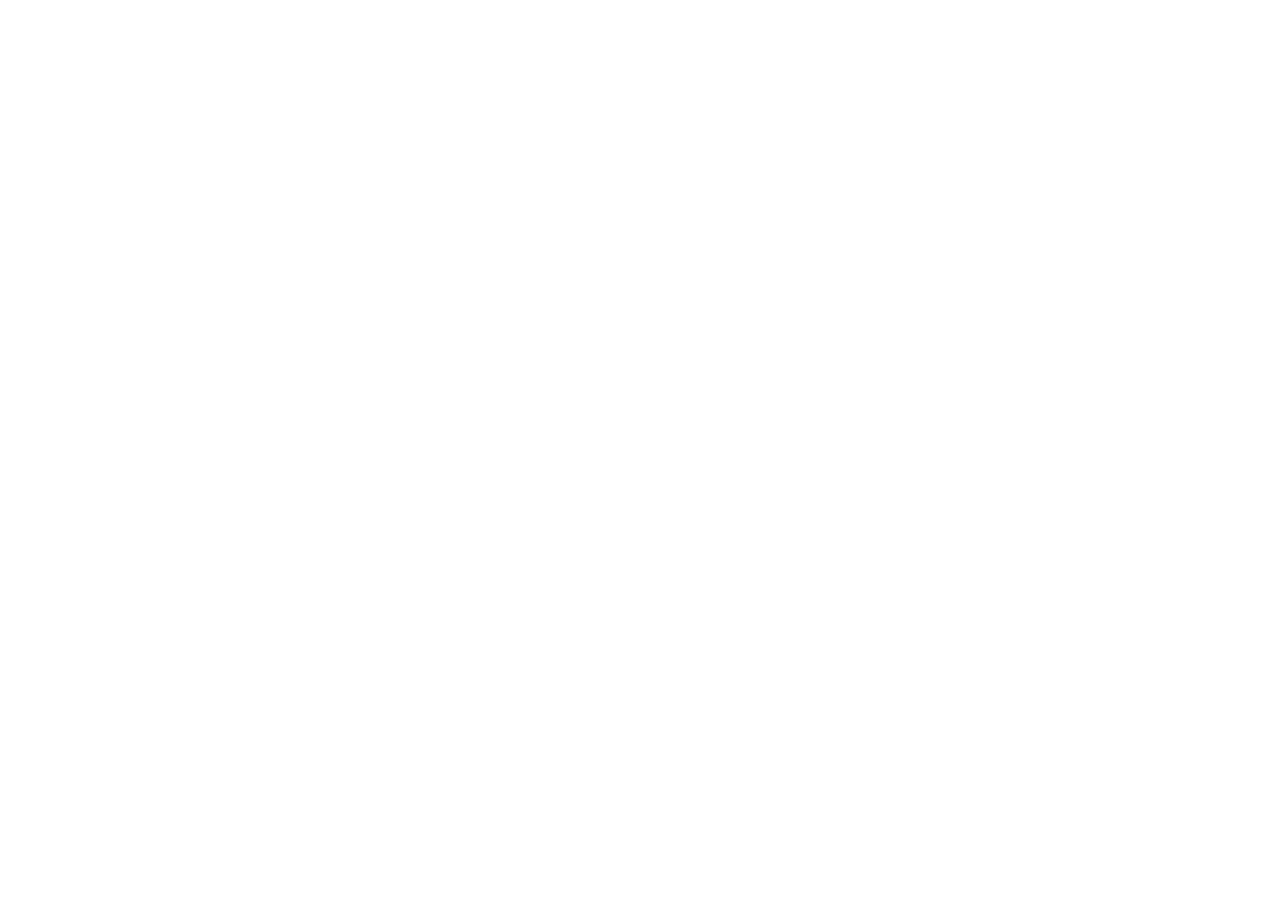
==== index.html @ d82c254a "login register profile ui" ====
<!DOCTYPE html>
<html lang="en">
  <head>
    <meta charset="utf-8" />
    <meta name="viewport" content="width=device-width, initial-scale=1" />
    <meta
      name="description"
      content="Web site created using create-react-app"
    />
    <link
      href="https://fonts.googleapis.com/css2?family=Open+Sans:wght@300;400;500;600;700;800&display=swap"
      rel="stylesheet"
    />
    <style>
      * {
        font-family: "Open Sans", sans-serif;
        margin: 0;
        padding: 0;
      }
    </style>
    <title>Social Media</title>
  </head>
  <body>
    <noscript>You need to enable JavaScript to run this app.</noscript>
    <div id="root"></div>
  </body>
</html>
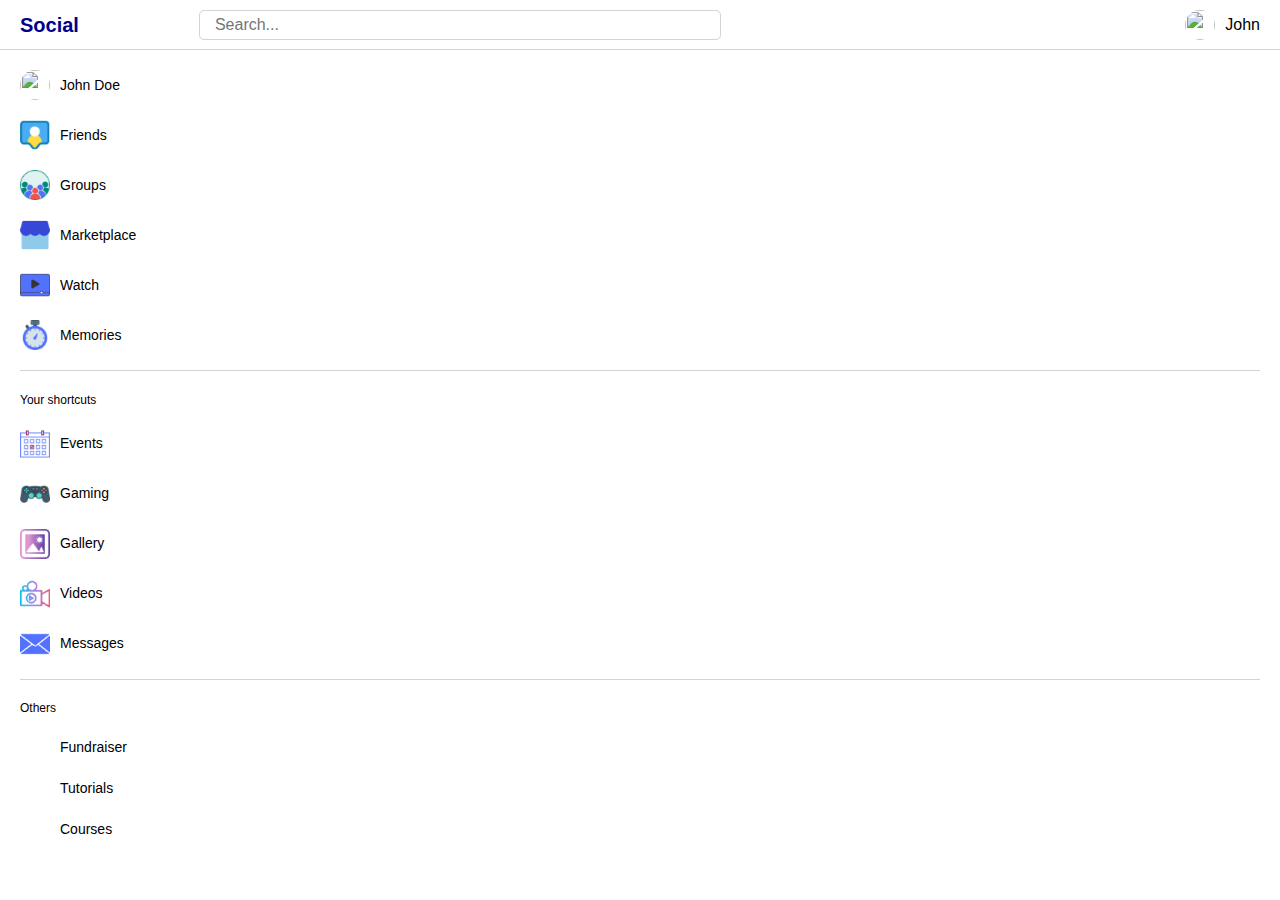
==== commit 50ceb779: "add comment like navbar and create left bar" ====
--- a/index.html
+++ b/index.html
@@ -7,21 +7,124 @@
       name="description"
       content="Web site created using create-react-app"
     />
+
+    <link rel="stylesheet" href="./style.css" />
+    <link rel="stylesheet" href="./main.css" />
     <link
       href="https://fonts.googleapis.com/css2?family=Open+Sans:wght@300;400;500;600;700;800&display=swap"
       rel="stylesheet"
     />
-    <style>
-      * {
-        font-family: "Open Sans", sans-serif;
-        margin: 0;
-        padding: 0;
-      }
-    </style>
+    <link
+      rel="stylesheet"
+      href="https://cdnjs.cloudflare.com/ajax/libs/font-awesome/6.4.2/css/all.min.css"
+      integrity="sha512-z3gLpd7yknf1YoNbCzqRKc4qyor8gaKU1qmn+CShxbuBusANI9QpRohGBreCFkKxLhei6S9CQXFEbbKuqLg0DA=="
+      crossorigin="anonymous"
+      referrerpolicy="no-referrer"
+    />
     <title>Social Media</title>
   </head>
   <body>
-    <noscript>You need to enable JavaScript to run this app.</noscript>
-    <div id="root"></div>
+    <!-- NAVBAR -->
+    <div class="navbar">
+      <div class="left">
+        <a href="/" style="text-decoration: none">
+          <span>Social</span>
+        </a>
+        <i class="fa-solid fa-house"></i>
+
+        <i class="fa-regular fa-moon"></i>
+        <i class="fa-solid fa-table-cells-large"></i>
+        <div class="search">
+          <i class="fa-solid fa-magnifying-glass"></i>
+          <input type="text" placeholder="Search..." />
+        </div>
+      </div>
+      <div class="right">
+        <i class="fa-regular fa-user"></i>
+        <i class="fa-regular fa-envelope"></i>
+        <i class="fa-regular fa-bell"></i>
+        <div class="user">
+          <img
+            src="https://images.pexels.com/photos/14028501/pexels-photo-14028501.jpeg?auto=compress&cs=tinysrgb&w=1600&lazy=load"
+            alt=""
+          />
+          <span>John</span>
+        </div>
+      </div>
+    </div>
+    <!-- Content -->
+    <div class="container-content">
+      <!-- LEFT BAR -->
+      <div class="leftBar">
+        <div class="container">
+          <div class="menu">
+            <div class="user">
+              <img src="user_profile_pic.jpg" alt="" />
+              <span>John Doe</span>
+            </div>
+            <div class="item">
+              <img src="./assets/1.png" alt="" />
+              <span>Friends</span>
+            </div>
+            <div class="item">
+              <img src="./assets/2.png" alt="" />
+              <span>Groups</span>
+            </div>
+            <div class="item">
+              <img src="./assets/3.png" alt="" />
+              <span>Marketplace</span>
+            </div>
+            <div class="item">
+              <img src="./assets/4.png" alt="" />
+              <span>Watch</span>
+            </div>
+            <div class="item">
+              <img src="./assets/5.png" alt="" />
+              <span>Memories</span>
+            </div>
+          </div>
+          <hr />
+          <div class="menu">
+            <span>Your shortcuts</span>
+            <div class="item">
+              <img src="./assets/6.png" alt="" />
+              <span>Events</span>
+            </div>
+            <div class="item">
+              <img src="./assets/7.png" alt="" />
+              <span>Gaming</span>
+            </div>
+            <div class="item">
+              <img src="./assets/8.png" alt="" />
+              <span>Gallery</span>
+            </div>
+            <div class="item">
+              <img src="./assets/9.png" alt="" />
+              <span>Videos</span>
+            </div>
+            <div class="item">
+              <img src="./assets/10.png" alt="" />
+              <span>Messages</span>
+            </div>
+          </div>
+          <hr />
+          <div class="menu">
+            <span>Others</span>
+            <div class="item">
+              <img src="11.png" alt="" />
+              <span>Fundraiser</span>
+            </div>
+            <div class="item">
+              <img src="12.png" alt="" />
+              <span>Tutorials</span>
+            </div>
+            <div class="item">
+              <img src="13.png" alt="" />
+              <span>Courses</span>
+            </div>
+          </div>
+        </div>
+      </div>
+    </div>
   </body>
 </html>
--- a/style.css
+++ b/style.css
@@ -0,0 +1,102 @@
+/* Reset some default styles */
+html,
+body,
+div,
+h1,
+h2,
+h3,
+p,
+ul,
+ol,
+li,
+form,
+img {
+  margin: 0;
+  padding: 0;
+  border: 0;
+}
+
+/* Apply a consistent box-sizing model */
+*,
+*::before,
+*::after {
+  box-sizing: border-box;
+}
+
+/* Reset typography to a consistent baseline */
+body {
+  font-family: Arial, sans-serif;
+  font-size: 16px;
+  line-height: 1.5;
+}
+
+/* Remove list styles */
+ul,
+ol {
+  list-style: none;
+}
+
+/* Remove underlines from links */
+a {
+  text-decoration: none;
+}
+
+/* Reset form elements */
+input,
+button,
+textarea,
+select {
+  margin: 0;
+  padding: 0;
+  border: 0;
+  font-family: inherit;
+  font-size: inherit;
+}
+/* Define theme variables */
+:root {
+  --light-textColor: #000;
+  --light-bg: white;
+  --light-logo: darkblue;
+  --light-bgSoft: #f6f3f3;
+  --light-textColorSoft: #555;
+  --light-border: lightgray;
+
+  --dark-textColor: whitesmoke;
+  --dark-bg: #222;
+  --dark-logo: white;
+  --dark-bgSoft: #333;
+  --dark-textColorSoft: lightgray;
+  --dark-border: #444;
+}
+
+/* Themify mixin */
+@mixin themify($theme) {
+  // Light theme
+  .theme-light & {
+    color: var(--light-#{$theme});
+  }
+
+  // Dark theme
+  .theme-dark & {
+    color: var(--dark-#{$theme});
+  }
+}
+
+/* Themed function */
+@function themed($key) {
+  @return var(--#{$key});
+}
+
+/* Mobile mixin */
+@mixin mobile {
+  @media (max-width: 480px) {
+    @content;
+  }
+}
+
+/* Tablet mixin */
+@mixin tablet {
+  @media (max-width: 960px) {
+    @content;
+  }
+}
--- a/main.css
+++ b/main.css
@@ -0,0 +1,198 @@
+/* Apply styles based on the defined themes */
+.navbar {
+  display: flex;
+  align-items: center;
+  justify-content: space-between;
+  padding: 10px 20px;
+  height: 50px;
+  border-bottom: 1px solid var(--light-border);
+  position: sticky;
+  top: 0;
+  background-color: var(--light-bg);
+  color: var(--light-textColor);
+  z-index: 999;
+}
+
+/* Left side of the navbar */
+.navbar .left {
+  display: flex;
+  align-items: center;
+  gap: 30px;
+}
+
+/* Style the span element inside .left */
+.navbar .left span {
+  font-weight: bold;
+  font-size: 20px;
+  color: var(--light-logo);
+}
+
+/* Style the search bar */
+.navbar .left .search {
+  display: flex;
+  align-items: center;
+  gap: 10px;
+  border: 1px solid var(--light-border);
+  border-radius: 5px;
+  padding: 5px;
+}
+
+/* Style the input inside the search bar */
+.navbar .left .search input {
+  border: none;
+  width: 500px;
+  background-color: transparent;
+  color: var(--light-textColor);
+
+  /* Media queries for responsive design */
+  @media (max-width: 768px) {
+    display: none;
+  }
+
+  @media (max-width: 1024px) {
+    width: 200px;
+  }
+}
+.navbar .left .search input:focus {
+  outline: none;
+}
+/* Right side of the navbar */
+.navbar .right {
+  display: flex;
+  align-items: center;
+  gap: 20px;
+
+  /* Hide the entire right section on mobile */
+  @media (max-width: 768px) {
+    display: none;
+  }
+}
+
+/* Style the user section in the right side */
+.navbar .right .user {
+  display: flex;
+  align-items: center;
+  gap: 10px;
+  font-weight: 500;
+
+  /* Hide the user section on tablets */
+  @media (max-width: 1024px) {
+    display: none;
+  }
+}
+
+/* Style the user's image */
+.navbar .right .user img {
+  width: 30px;
+  height: 30px;
+  border-radius: 50%;
+  object-fit: cover;
+}
+
+/* Style the user's name */
+.navbar .right .user span {
+  /* Add your styles here */
+}
+.fa-house,
+.fa-moon,
+.fa-table-cells-large,
+.fa-user,
+.fa-envelope,
+.fa-bell {
+  font-size: 20px;
+  color: var(--light-textColor);
+  cursor: pointer;
+}
+.container-content {
+  display: flex;
+}
+
+/*================= LEFT BAR====================== */
+/* Import external styles */
+
+.leftBar {
+  /* Apply styles based on the defined themes */
+  flex: 2;
+  position: sticky;
+  top: 70px;
+  height: calc(100vh - 70px);
+  overflow: scroll;
+  background-color: var(--light-bg); /* Assuming themed("bg") is a variable */
+  color: var(
+    --light-textColor
+  ); /* Assuming themed("textColor") is a variable */
+
+  /* Hide on mobile */
+  @media (max-width: 768px) {
+    display: none;
+  }
+
+  /* Hide scrollbar */
+  &::-webkit-scrollbar {
+    display: none;
+  }
+}
+
+/* Styles for .container */
+.leftBar .container {
+  padding: 20px;
+}
+
+/* Horizontal rule styles */
+.leftBar .container hr {
+  margin: 20px 0px;
+  border: none;
+  height: 0.5px;
+  background-color: var(
+    --light-border
+  ); /* Assuming themed("border") is a variable */
+}
+
+/* Styles for .menu */
+.leftBar .container .menu {
+  display: flex;
+  flex-direction: column;
+  gap: 20px;
+}
+
+/* Styles for span elements inside .menu */
+.leftBar .container .menu span {
+  font-size: 12px;
+}
+
+/* Styles for .user section */
+.leftBar .container .menu .user {
+  display: flex;
+  align-items: center;
+  gap: 10px;
+}
+
+/* Styles for user's image */
+.leftBar .container .menu .user img {
+  width: 30px;
+  height: 30px;
+  border-radius: 50%;
+  object-fit: cover;
+}
+
+/* Styles for user's name */
+.leftBar .container .menu .user span {
+  font-size: 14px;
+}
+
+/* Styles for .item section */
+.leftBar .container .menu .item {
+  display: flex;
+  align-items: center;
+  gap: 10px;
+}
+
+/* Styles for item's image */
+.leftBar .container .menu .item img {
+  width: 30px;
+}
+
+/* Styles for item's text */
+.leftBar .container .menu .item span {
+  font-size: 14px;
+}
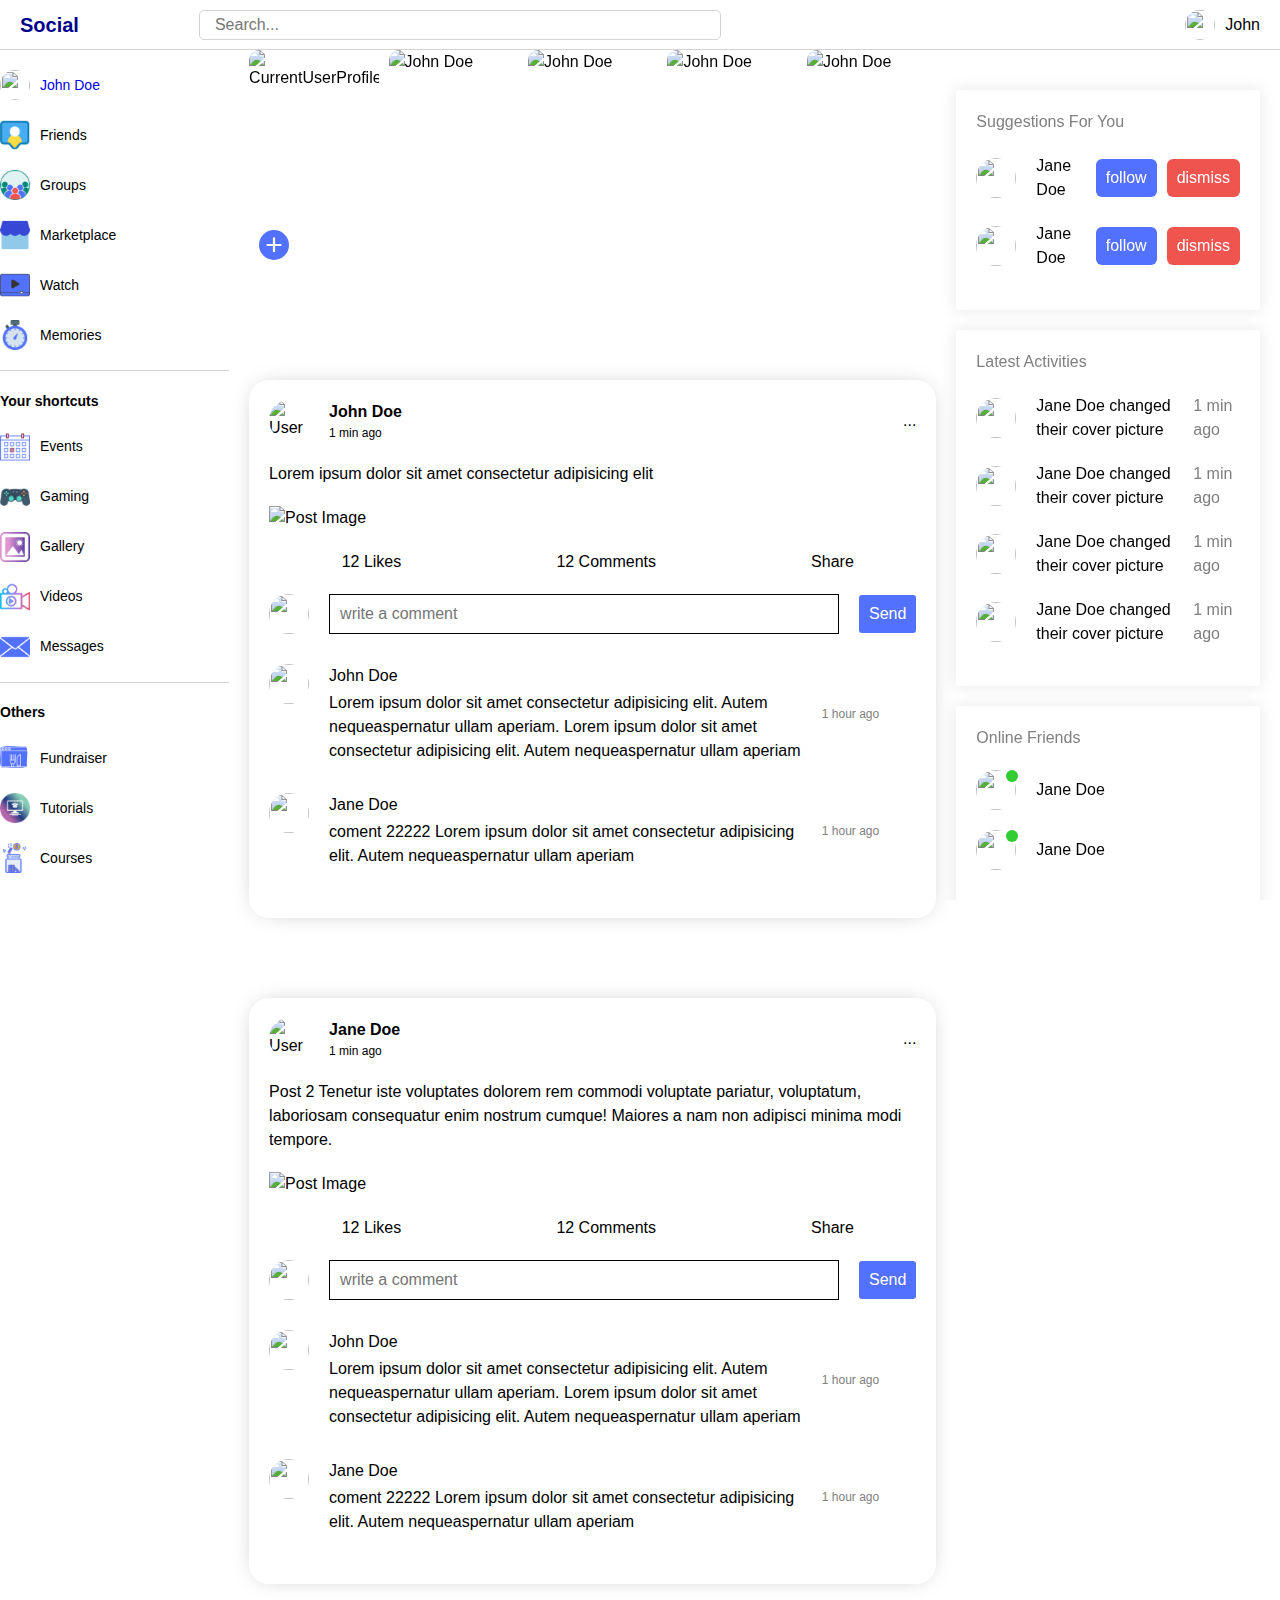
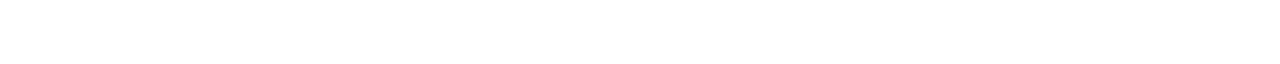
==== commit 2a9f1b40: "create chat uppost" ====
--- a/index.html
+++ b/index.html
@@ -10,9 +10,20 @@
 
     <link rel="stylesheet" href="./style.css" />
     <link rel="stylesheet" href="./main.css" />
+    <link rel="stylesheet" href="./profile.css" />
     <link
       href="https://fonts.googleapis.com/css2?family=Open+Sans:wght@300;400;500;600;700;800&display=swap"
       rel="stylesheet"
+    />
+    <link
+      href="https://fonts.googleapis.com/icon?family=Material+Icons"
+      rel="stylesheet"
+    />
+    <link
+      href="https://cdn.jsdelivr.net/npm/bootstrap@5.3.2/dist/css/bootstrap.min.css"
+      rel="stylesheet"
+      integrity="sha384-T3c6CoIi6uLrA9TneNEoa7RxnatzjcDSCmG1MXxSR1GAsXEV/Dwwykc2MPK8M2HN"
+      crossorigin="anonymous"
     />
     <link
       rel="stylesheet"
@@ -30,7 +41,7 @@
         <a href="/" style="text-decoration: none">
           <span>Social</span>
         </a>
-        <i class="fa-solid fa-house"></i>
+        <a href="/"><i class="fa-solid fa-house"></i></a>
 
         <i class="fa-regular fa-moon"></i>
         <i class="fa-solid fa-table-cells-large"></i>
@@ -52,16 +63,20 @@
         </div>
       </div>
     </div>
+
     <!-- Content -->
     <div class="container-content">
       <!-- LEFT BAR -->
       <div class="leftBar">
         <div class="container">
           <div class="menu">
-            <div class="user">
-              <img src="user_profile_pic.jpg" alt="" />
+            <a class="user" href="/profile/index.html">
+              <img
+                src="https://images.pexels.com/photos/14028501/pexels-photo-14028501.jpeg?auto=compress&cs=tinysrgb&w=1600&lazy=load"
+                alt=""
+              />
               <span>John Doe</span>
-            </div>
+            </a>
             <div class="item">
               <img src="./assets/1.png" alt="" />
               <span>Friends</span>
@@ -85,7 +100,7 @@
           </div>
           <hr />
           <div class="menu">
-            <span>Your shortcuts</span>
+            <span class="shortcuts">Your shortcuts</span>
             <div class="item">
               <img src="./assets/6.png" alt="" />
               <span>Events</span>
@@ -109,22 +124,148 @@
           </div>
           <hr />
           <div class="menu">
-            <span>Others</span>
-            <div class="item">
-              <img src="11.png" alt="" />
+            <span class="others">Others</span>
+            <div class="item">
+              <img src="./assets/11.png" alt="" />
               <span>Fundraiser</span>
             </div>
             <div class="item">
-              <img src="12.png" alt="" />
+              <img src="./assets/12.png" alt="" />
               <span>Tutorials</span>
             </div>
             <div class="item">
-              <img src="13.png" alt="" />
+              <img src="./assets/13.png" alt="" />
               <span>Courses</span>
             </div>
+          </div>
+        </div>
+      </div>
+      <!-- OUTLET -->
+      <div class="outlet">
+        <!-- HOME -->
+        <div id="home">
+          <div class="stories" id="stories-container">
+            <div class="story">
+              <img
+                src="https://images.pexels.com/photos/13916254/pexels-photo-13916254.jpeg?auto=compress&cs=tinysrgb&w=1600&lazy=load"
+                alt="CurrentUserProfilePic"
+              />
+              <span>John Doe</span>
+              <button>+</button>
+            </div>
+          </div>
+        </div>
+        <div id="post-container"></div>
+        <!-- Include Posts content here -->
+      </div>
+      <script></script>
+      <!-- RIGHT BAR -->
+      <div class="rightBar">
+        <div class="container">
+          <div class="item">
+            <span>Suggestions For You</span>
+            <div class="user">
+              <div class="userInfo">
+                <img
+                  src="https://images.pexels.com/photos/4881619/pexels-photo-4881619.jpeg?auto=compress&cs=tinysrgb&w=1600"
+                  alt=""
+                />
+                <span>Jane Doe</span>
+              </div>
+              <div class="buttons">
+                <button>follow</button>
+                <button>dismiss</button>
+              </div>
+            </div>
+            <div class="user">
+              <div class="userInfo">
+                <img
+                  src="https://images.pexels.com/photos/4881619/pexels-photo-4881619.jpeg?auto=compress&cs=tinysrgb&w=1600"
+                  alt=""
+                />
+                <span>Jane Doe</span>
+              </div>
+              <div class="buttons">
+                <button>follow</button>
+                <button>dismiss</button>
+              </div>
+            </div>
+          </div>
+          <div class="item">
+            <span>Latest Activities</span>
+            <div class="user">
+              <div class="userInfo">
+                <img
+                  src="https://images.pexels.com/photos/4881619/pexels-photo-4881619.jpeg?auto=compress&cs=tinysrgb&w=1600"
+                  alt=""
+                />
+                <p><span>Jane Doe</span> changed their cover picture</p>
+              </div>
+              <span>1 min ago</span>
+            </div>
+            <div class="user">
+              <div class="userInfo">
+                <img
+                  src="https://images.pexels.com/photos/4881619/pexels-photo-4881619.jpeg?auto=compress&cs=tinysrgb&w=1600"
+                  alt=""
+                />
+                <p><span>Jane Doe</span> changed their cover picture</p>
+              </div>
+              <span>1 min ago</span>
+            </div>
+            <div class="user">
+              <div class="userInfo">
+                <img
+                  src="https://images.pexels.com/photos/4881619/pexels-photo-4881619.jpeg?auto=compress&cs=tinysrgb&w=1600"
+                  alt=""
+                />
+                <p><span>Jane Doe</span> changed their cover picture</p>
+              </div>
+              <span>1 min ago</span>
+            </div>
+            <div class="user">
+              <div class="userInfo">
+                <img
+                  src="https://images.pexels.com/photos/4881619/pexels-photo-4881619.jpeg?auto=compress&cs=tinysrgb&w=1600"
+                  alt=""
+                />
+                <p><span>Jane Doe</span> changed their cover picture</p>
+              </div>
+              <span>1 min ago</span>
+            </div>
+          </div>
+          <div class="item">
+            <span>Online Friends</span>
+            <div class="user">
+              <div class="userInfo">
+                <img
+                  src="https://images.pexels.com/photos/4881619/pexels-photo-4881619.jpeg?auto=compress&cs=tinysrgb&w=1600"
+                  alt=""
+                />
+                <div class="online"></div>
+                <span>Jane Doe</span>
+              </div>
+            </div>
+            <div class="user">
+              <div class="userInfo">
+                <img
+                  src="https://images.pexels.com/photos/4881619/pexels-photo-4881619.jpeg?auto=compress&cs=tinysrgb&w=1600"
+                  alt=""
+                />
+                <div class="online"></div>
+                <span>Jane Doe</span>
+              </div>
+            </div>
+            <!-- Repeat the above user elements for additional online friends -->
           </div>
         </div>
       </div>
     </div>
   </body>
+  <script src="./main.js"></script>
+  <script
+    src="https://cdn.jsdelivr.net/npm/bootstrap@5.3.2/dist/js/bootstrap.bundle.min.js"
+    integrity="sha384-C6RzsynM9kWDrMNeT87bh95OGNyZPhcTNXj1NW7RuBCsyN/o0jlpcV8Qyq46cDfL"
+    crossorigin="anonymous"
+  ></script>
 </html>
--- a/main.css
+++ b/main.css
@@ -3,10 +3,10 @@
   display: flex;
   align-items: center;
   justify-content: space-between;
-  padding: 10px 20px;
+  padding: 10px 20px !important;
   height: 50px;
   border-bottom: 1px solid var(--light-border);
-  position: sticky;
+  position: sticky !important;
   top: 0;
   background-color: var(--light-bg);
   color: var(--light-textColor);
@@ -67,7 +67,11 @@
     display: none;
   }
 }
-
+.leftBar .container .menu .shortcuts,
+.leftBar .container .menu .others {
+  font-weight: 700 !important;
+  font-size: 14px;
+}
 /* Style the user section in the right side */
 .navbar .right .user {
   display: flex;
@@ -113,6 +117,7 @@
 .leftBar {
   /* Apply styles based on the defined themes */
   flex: 2;
+  margin-right: 20px;
   position: sticky;
   top: 70px;
   height: calc(100vh - 70px);
@@ -135,7 +140,7 @@
 
 /* Styles for .container */
 .leftBar .container {
-  padding: 20px;
+  /* padding: 20px; */
 }
 
 /* Horizontal rule styles */
@@ -158,6 +163,7 @@
 /* Styles for span elements inside .menu */
 .leftBar .container .menu span {
   font-size: 12px;
+  font-weight: 500;
 }
 
 /* Styles for .user section */
@@ -196,3 +202,206 @@
 .leftBar .container .menu .item span {
   font-size: 14px;
 }
+
+/* OUTLET */
+.outlet {
+  flex: 6;
+}
+/* RIGHT BAR */
+/* Import styles from "../../style.scss" here if needed */
+
+.rightBar {
+  flex: 3;
+  position: sticky;
+  top: 70px;
+  height: calc(100vh - 70px);
+  overflow: scroll;
+  background-color: var(--bgSoft);
+}
+
+@media screen and (max-width: 768px) {
+  .rightBar {
+    display: none;
+  }
+}
+
+@media screen and (max-width: 1024px) {
+  .rightBar {
+    display: none;
+  }
+}
+
+.rightBar::-webkit-scrollbar {
+  display: none;
+}
+
+.rightBar .container {
+  padding: 20px;
+}
+
+.rightBar .item {
+  box-shadow: 0px 0px 15px 1px rgba(0, 0, 0, 0.09);
+  padding: 20px;
+  margin-bottom: 20px;
+  background-color: var(--bg);
+}
+
+.rightBar span {
+  color: gray;
+}
+
+.rightBar .user {
+  display: flex;
+  align-items: center;
+  justify-content: space-between;
+  margin: 20px 0px;
+}
+
+.rightBar .user .userInfo {
+  display: flex;
+  align-items: center;
+  gap: 20px;
+  position: relative;
+}
+
+.rightBar .user .userInfo img {
+  width: 40px;
+  height: 40px;
+  border-radius: 50%;
+  object-fit: cover;
+}
+
+.rightBar .user .userInfo .online {
+  width: 12px;
+  height: 12px;
+  border-radius: 50%;
+  background-color: limegreen;
+  position: absolute;
+  top: 0;
+  left: 30px;
+}
+
+.rightBar .user .userInfo p {
+  color: var(--textColorSoft);
+}
+
+.rightBar .user .userInfo span {
+  font-weight: 500;
+  color: var(--textColor);
+}
+
+.rightBar .user .buttons {
+  display: flex;
+  align-items: center;
+  gap: 10px;
+}
+
+.rightBar .user .buttons button {
+  border: none;
+  padding: 5px;
+  color: white;
+  cursor: pointer;
+}
+
+.rightBar .user .buttons button:first-child {
+  background-color: #5271ff;
+  padding: 10px;
+  border-radius: 6px;
+}
+
+.rightBar .user .buttons button:last-child {
+  background-color: #f0544f;
+  padding: 10px;
+  border-radius: 6px;
+}
+
+/* STORIES */
+/* Import styles from "../../style.scss" here if needed */
+
+.stories {
+  display: flex;
+  gap: 10px;
+  height: 250px;
+  margin-bottom: 30px;
+}
+
+@media screen and (max-width: 768px) {
+  .stories {
+    height: 50px;
+    margin-bottom: 0;
+    justify-content: space-between;
+  }
+}
+
+@media screen and (max-width: 1024px) {
+  .stories {
+    height: 150px;
+    gap: 20px;
+  }
+}
+
+.stories .story {
+  flex: 1;
+  border-radius: 10px;
+  overflow: hidden;
+  position: relative;
+}
+
+@media screen and (max-width: 768px) {
+  .stories .story {
+    flex: none;
+    width: 50px;
+    height: 50px;
+    border-radius: 50%;
+  }
+}
+
+.stories .story img {
+  width: 100%;
+  height: 100%;
+  object-fit: cover;
+}
+
+.stories .story span {
+  position: absolute;
+  bottom: 10px;
+  left: 10px;
+  color: white;
+  font-weight: 500;
+}
+
+@media screen and (max-width: 768px) {
+  .stories .story span {
+    display: none;
+  }
+}
+
+.stories .story button {
+  position: absolute;
+  bottom: 40px;
+  left: 10px;
+  color: white;
+  background-color: #5271ff;
+  border: none;
+  border-radius: 50%;
+  width: 30px;
+  height: 30px;
+  cursor: pointer;
+  font-size: 30px;
+  display: flex;
+  align-items: center;
+  justify-content: center;
+}
+
+@media screen and (max-width: 768px) {
+  .stories .story button {
+    left: 0;
+    right: 0;
+    top: 0;
+    bottom: 0;
+    margin: auto;
+  }
+}
+.modal-title {
+  text-align: center;
+}
--- a/profile.css
+++ b/profile.css
@@ -0,0 +1,284 @@
+.profile {
+  /* Include themify here with appropriate values for $themes */
+
+  background-color: var(--light-bg);
+}
+
+.profile .images {
+  width: 100%;
+  height: 300px;
+  position: relative;
+}
+
+.profile .images .cover {
+  width: 100%;
+  height: 100%;
+  object-fit: cover;
+}
+
+.profile .images .profilePic {
+  width: 200px;
+  height: 200px;
+  border-radius: 50%;
+  object-fit: cover;
+  position: absolute;
+  left: 0;
+  right: 0;
+  margin: auto;
+  top: 200px;
+}
+
+.profile .profileContainer {
+  padding: 20px 70px;
+}
+
+.profile .profileContainer.mobile {
+  padding: 10px;
+}
+
+.profile .profileContainer.tablet {
+  padding: 20px;
+}
+
+.profile .profileContainer .uInfo {
+  height: 180px;
+  -webkit-box-shadow: 0px 0px 25px -10px rgba(0, 0, 0, 0.38);
+  -moz-box-shadow: 0px 0px 25px -10px rgba(0, 0, 0, 0.38);
+  box-shadow: 0px 0px 25px -10px rgba(0, 0, 0, 0.38);
+  border-radius: 20px;
+  background-color: themed("bg");
+  color: themed("textColor");
+  padding: 50px;
+  display: flex;
+  align-items: center;
+  justify-content: space-between;
+  margin-bottom: 20px;
+  margin-top: 44px;
+}
+
+.profile .profileContainer.mobile .uInfo {
+  flex-direction: column;
+  height: 30vh;
+  padding: 20px;
+  margin-top: 100px;
+}
+
+.profile .profileContainer .uInfo .left {
+  flex: 1;
+  display: flex;
+  gap: 10px;
+}
+
+.profile .profileContainer.tablet .uInfo .left {
+  flex-wrap: wrap;
+}
+
+.profile .profileContainer .uInfo .left a {
+  color: var(--light-textColor);
+}
+
+.profile .profileContainer .uInfo .center {
+  flex: 1;
+  display: flex;
+  flex-direction: column;
+  align-items: center;
+  gap: 10px;
+}
+
+.profile .profileContainer .uInfo .center span {
+  font-size: 30px;
+  font-weight: 500;
+}
+
+.profile .profileContainer .uInfo .center .info {
+  width: 100%;
+  display: flex;
+  align-items: center;
+  justify-content: space-around;
+}
+
+.profile .profileContainer .uInfo .center .info .item {
+  display: flex;
+  align-items: center;
+  gap: 5px;
+  color: var(--light-textColorSoft);
+}
+
+.profile .profileContainer .uInfo .center .info .item span {
+  font-size: 12px;
+}
+
+.profile .profileContainer .uInfo .center button {
+  border: none;
+  background-color: #5271ff;
+  color: white;
+  padding: 10px 20px;
+  border-radius: 5px;
+  cursor: pointer;
+}
+
+.profile .profileContainer .uInfo .right {
+  flex: 1;
+
+  justify-content: flex-end;
+  gap: 10px;
+  display: flex;
+  align-items: center;
+}
+.fa-facebook,
+.fa-instagram,
+.fa-twitter,
+.fa-github,
+.fa-linkedin {
+  font-size: 18px;
+  /* margin-right: 10px; */
+}
+.posts {
+  display: flex;
+  flex-direction: column;
+  gap: 50px;
+}
+.post {
+  -webkit-box-shadow: 0px 0px 25px -10px rgba(0, 0, 0, 0.38);
+  -moz-box-shadow: 0px 0px 25px -10px rgba(0, 0, 0, 0.38);
+  box-shadow: 0px 0px 25px -10px rgba(0, 0, 0, 0.38);
+  border-radius: 20px;
+  background-color: var(--light-bg));
+  color:var(--light-textColor);
+}
+
+.post .container {
+  padding: 20px;
+  margin: 80px 0px;
+}
+
+.post .user {
+  display: flex;
+  align-items: center;
+  justify-content: space-between;
+}
+
+.post .user .userInfo {
+  display: flex;
+  gap: 20px;
+}
+
+.post .user .userInfo img {
+  width: 40px;
+  height: 40px;
+  border-radius: 50%;
+  object-fit: cover;
+}
+
+.post .user .userInfo .details {
+  display: flex;
+  flex-direction: column;
+}
+
+.post .user .userInfo .details .name {
+  font-weight: 700;
+}
+
+.post .user .userInfo .details .date {
+  font-size: 12px;
+}
+
+.post .content {
+  margin: 20px 0px;
+}
+
+.post .content img {
+  width: 100%;
+  max-height: 500px;
+  object-fit: cover;
+  margin-top: 20px;
+}
+
+.post .info {
+  display: flex;
+  align-items: center;
+  gap: 20px;
+  justify-content: space-around;
+}
+
+.post .info .item {
+  display: flex;
+  align-items: center;
+  gap: 10px;
+  cursor: pointer;
+  font-size: 16px;
+  font-weight: 500;
+}
+.comments.hidden {
+  display: none;
+}
+/* Import statements are not supported in pure CSS, so you need to manually import the styles. */
+
+.comments {
+  /* Add your theme-specific styles here */
+}
+
+.comments img {
+  width: 40px;
+  height: 40px;
+  border-radius: 50%;
+  object-fit: cover;
+}
+
+.comments .write {
+  display: flex;
+  align-items: center;
+  justify-content: space-between;
+  gap: 20px;
+  margin: 20px 0px;
+}
+
+.comments .write input {
+  flex: 5;
+  padding: 10px;
+  border: 1px solid /* Replace with your themed border color */;
+  background-color: transparent;
+  color: /* Replace with your themed text color */ ;
+}
+
+.comments .write button {
+  border: none;
+  background-color: #5271ff;
+  color: white;
+  padding: 10px;
+  cursor: pointer;
+  border-radius: 3px;
+}
+
+.comments .comment {
+  margin: 30px 0px;
+  display: flex;
+  justify-content: space-between;
+  gap: 20px;
+}
+
+.comments .comment .info {
+  flex: 5;
+  display: flex;
+  flex-direction: column;
+  gap: 3px;
+  align-items: flex-start;
+}
+
+.comments .comment .info span {
+  font-weight: 500;
+}
+
+.comments .comment .info p {
+  color: /* Replace with your themed soft text color */ ;
+}
+
+.comments .comment .date {
+  flex: 1;
+  align-self: center;
+  color: gray;
+  font-size: 12px;
+}
+.red-heart {
+  color: red;
+}
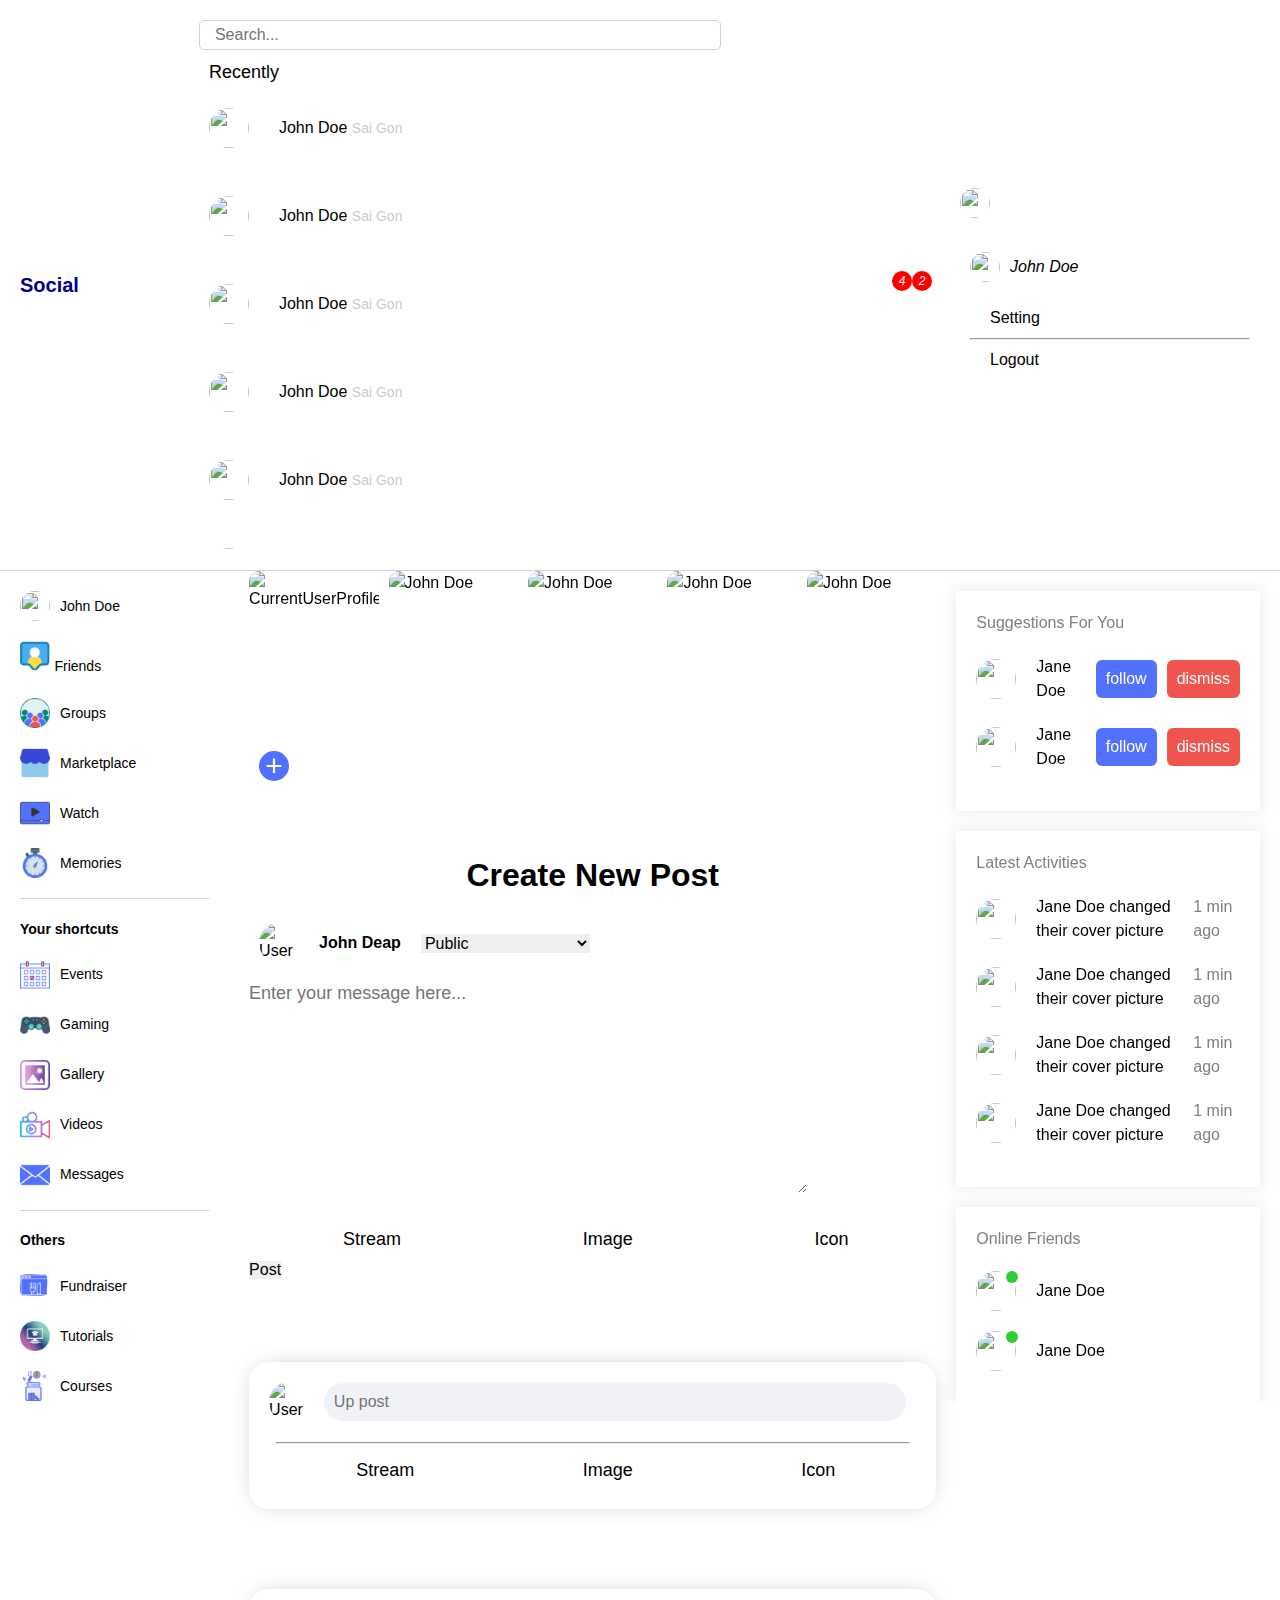
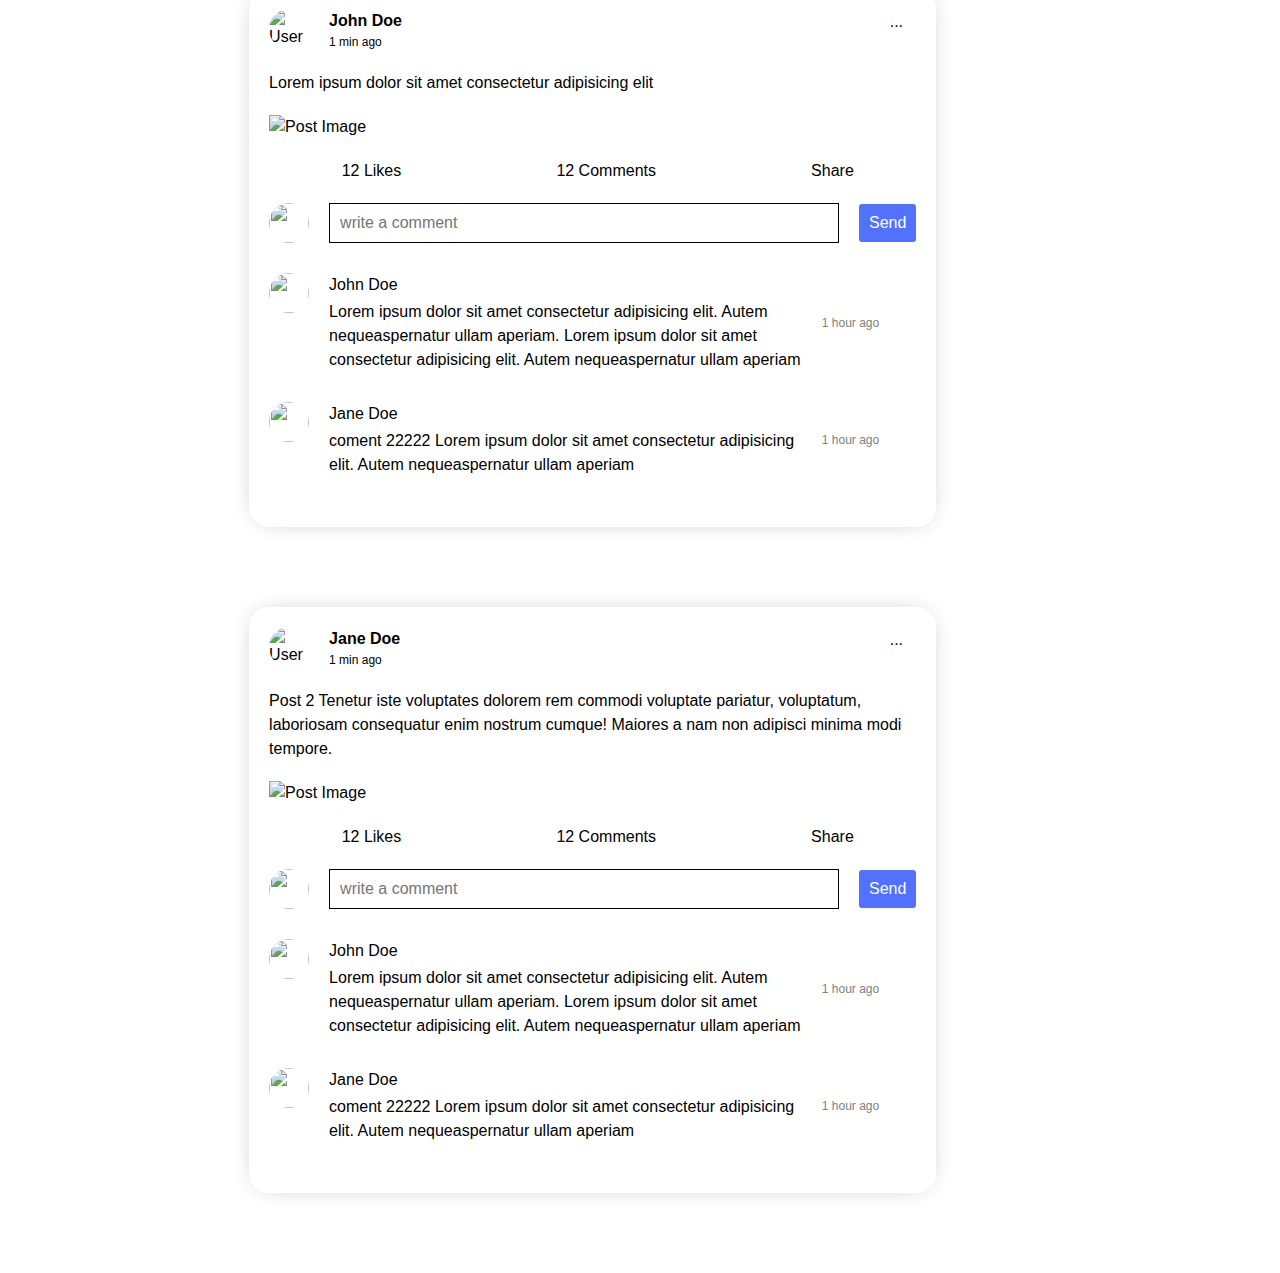
==== commit 14f501be: "search edit profile tag filter friend" ====
--- a/index.html
+++ b/index.html
@@ -45,23 +45,206 @@
 
         <i class="fa-regular fa-moon"></i>
         <i class="fa-solid fa-table-cells-large"></i>
-        <div class="search">
+        
+        <div class="dropdown">
+          <div class="avatar-user" id="dropdownTrigger" data-bs-toggle="dropdown" aria-haspopup="true" aria-expanded="false">
+          <div class="search">
           <i class="fa-solid fa-magnifying-glass"></i>
           <input type="text" placeholder="Search..." />
         </div>
+          </div>
+          <ul class="dropdown-menu dropdown-menu-end drop-search" aria-labelledby="dropdownTrigger">
+            <div class="recently">Recently</div>
+              <li>
+                <a class="dropdown-item" href="#">
+              
+                <div class="user-search">
+                  <img
+                    src="https://images.pexels.com/photos/14028501/pexels-photo-14028501.jpeg?auto=compress&cs=tinysrgb&w=1600&lazy=load"
+                    alt=""
+                  >
+                  <div class="name-search">
+                    John Doe
+
+                    <span class="location-search">Sai Gon</span>
+                  </div>
+                  
+                  <i class="fa-solid fa-xmark time-search"></i>
+                </div>
+                </a>
+              </li>
+              
+              <li>
+                <a class="dropdown-item" href="#">
+              
+                <div class="user-search">
+                  <img
+                    src="https://images.pexels.com/photos/14028501/pexels-photo-14028501.jpeg?auto=compress&cs=tinysrgb&w=1600&lazy=load"
+                    alt=""
+                  >
+                  <div class="name-search">
+                    John Doe
+
+                    <span class="location-search">Sai Gon</span>
+                  </div>
+                  
+                  <i class="fa-solid fa-xmark time-search"></i>
+                </div>
+                </a>
+              </li>
+              <li>
+                <a class="dropdown-item" href="#">
+              
+                <div class="user-search">
+                  <img
+                    src="https://images.pexels.com/photos/14028501/pexels-photo-14028501.jpeg?auto=compress&cs=tinysrgb&w=1600&lazy=load"
+                    alt=""
+                  >
+                  <div class="name-search">
+                    John Doe
+
+                    <span class="location-search">Sai Gon</span>
+                  </div>
+                  
+                  <i class="fa-solid fa-xmark time-search"></i>
+                </div>
+                </a>
+              </li>
+              <li>
+                <a class="dropdown-item" href="#">
+              
+                <div class="user-search">
+                  <img
+                    src="https://images.pexels.com/photos/14028501/pexels-photo-14028501.jpeg?auto=compress&cs=tinysrgb&w=1600&lazy=load"
+                    alt=""
+                  >
+                  <div class="name-search">
+                    John Doe
+
+                    <span class="location-search">Sai Gon</span>
+                  </div>
+                  
+                  <i class="fa-solid fa-xmark time-search"></i>
+                </div>
+                </a>
+              </li>
+              <li>
+                <a class="dropdown-item" href="#">
+              
+                <div class="user-search">
+                  <img
+                    src="https://images.pexels.com/photos/14028501/pexels-photo-14028501.jpeg?auto=compress&cs=tinysrgb&w=1600&lazy=load"
+                    alt=""
+                  >
+                  <div class="name-search">
+                    John Doe
+
+                    <span class="location-search">Sai Gon</span>
+                  </div>
+                  
+                  <i class="fa-solid fa-xmark time-search"></i>
+                </div>
+                </a>
+              </li>
+              <li>
+                <a class="dropdown-item" href="#">
+              
+                <div class="user-search">
+                  <img
+                    src="https://images.pexels.com/photos/14028501/pexels-photo-14028501.jpeg?auto=compress&cs=tinysrgb&w=1600&lazy=load"
+                    alt=""
+                  >
+                  <div class="name-search">
+                    John Doe
+
+                    <span class="location-search">Sai Gon</span>
+                  </div>
+                  
+                  <i class="fa-solid fa-xmark time-search"></i>
+                </div>
+                </a>
+              </li>
+              <li>
+                <a class="dropdown-item" href="#">
+              
+                <div class="user-search">
+                  <img
+                    src="https://images.pexels.com/photos/14028501/pexels-photo-14028501.jpeg?auto=compress&cs=tinysrgb&w=1600&lazy=load"
+                    alt=""
+                  >
+                  <div class="name-search">
+                    John Doe
+
+                    <span class="location-search">Sai Gon</span>
+                  </div>
+                  
+                  <i class="fa-solid fa-xmark time-search"></i>
+                </div>
+                </a>
+              </li>
+              <li>
+                <a class="dropdown-item" href="#">
+              
+                <div class="user-search">
+                  <img
+                    src="https://images.pexels.com/photos/14028501/pexels-photo-14028501.jpeg?auto=compress&cs=tinysrgb&w=1600&lazy=load"
+                    alt=""
+                  >
+                  <div class="name-search">
+                    John Doe
+
+                    <span class="location-search">Sai Gon</span>
+                  </div>
+                  
+                  <i class="fa-solid fa-xmark time-search"></i>
+                </div>
+                </a>
+              </li>
+          </ul>
+      </div>
       </div>
       <div class="right">
-        <i class="fa-regular fa-user"></i>
-        <i class="fa-regular fa-envelope"></i>
-        <i class="fa-regular fa-bell"></i>
-        <div class="user">
-          <img
-            src="https://images.pexels.com/photos/14028501/pexels-photo-14028501.jpeg?auto=compress&cs=tinysrgb&w=1600&lazy=load"
-            alt=""
-          />
-          <span>John</span>
+        <a href="../friends/index.html">
+          <i class="fa-regular fa-user">
+            <div class="notice-addfr">4</div>
+          </i>
+        </a>
+     
+      <a href="../chat/index.html">
+        <i class="fa-regular fa-envelope">
+          <div class="notice-message">2</div>
+        </i>
+      </a>
+     
+      <i class="fa-regular fa-bell"></i>
+      <div class="dropdown">
+        <div class="avatar-user" id="dropdownTrigger" data-bs-toggle="dropdown" aria-haspopup="true" aria-expanded="false">
+          <div class="user">
+            <img
+              src="https://images.pexels.com/photos/14028501/pexels-photo-14028501.jpeg?auto=compress&cs=tinysrgb&w=1600&lazy=load"
+              alt=""
+            />
+            
+          </div>
         </div>
-      </div>
+        <ul class="dropdown-menu dropdown-menu-end" aria-labelledby="dropdownTrigger">
+            <li><a class="dropdown-item" href="#">
+            
+              <i class="user">
+                <img
+                  src="https://images.pexels.com/photos/14028501/pexels-photo-14028501.jpeg?auto=compress&cs=tinysrgb&w=1600&lazy=load"
+                  alt=""
+                />
+                John Doe
+                </i>
+              </a></li>
+            <li><a class="dropdown-item" href="#"><i class="fa-solid fa-gear"></i>Setting</a></li>
+            <hr>
+            <li><a class="dropdown-item" href="#"><i class="fa-solid fa-arrow-right-from-bracket"></i></i>Logout </a></li>
+        </ul>
+    </div>
+      
+    </div>
     </div>
 
     <!-- Content -->
@@ -78,8 +261,10 @@
               <span>John Doe</span>
             </a>
             <div class="item">
-              <img src="./assets/1.png" alt="" />
-              <span>Friends</span>
+              <a href="./friends/index.html">
+                <img src="./assets/1.png" alt="" />
+                <span>Friends</span>
+              </a>
             </div>
             <div class="item">
               <img src="./assets/2.png" alt="" />
@@ -155,10 +340,122 @@
             </div>
           </div>
         </div>
+        <div id="up-post">
+          <div
+            class="modal fade"
+            id="exampleModal"
+            tabindex="-1"
+            aria-labelledby="exampleModalLabel"
+            aria-hidden="true"
+          >
+            <div class="modal-dialog modal-dialog-centered">
+              <div class="modal-content">
+                <div class="modal-header">
+                  <h1 class="modal-title fs-5" id="exampleModalLabel">
+                    Create New Post
+                  </h1>
+                  <button
+                    type="button"
+                    class="btn-close"
+                    data-bs-dismiss="modal"
+                    aria-label="Close"
+                  ></button>
+                </div>
+                <div class="modal-body">
+                  <div class="info-post">
+                    <div class="userInfo">
+                      <img
+                        src="https://images.pexels.com/photos/14028501/pexels-photo-14028501.jpeg?auto=compress&cs=tinysrgb&w=1600&lazy=load"
+                        alt="User Profile Pic"
+                      />
+
+                      <span class="name-user">John Deap</span>
+
+                      <select class="form-select" id="postVisibility">
+                        <option selected>Public</option>
+                        <option value="friends">Friends</option>
+                        <option value="only-me">Only Me</option>
+                      </select>
+                    </div>
+                    <div class="input-post">
+                      <textarea
+                        name=""
+                        id=""
+                        cols="52"
+                        rows="10"
+                        placeholder="Enter your message here..."
+                      ></textarea>
+                    </div>
+                    <div class="other-chose">
+                      <div>
+                        <i class="fa-solid fa-video"></i>
+                        <span>Stream</span>
+                      </div>
+                      <div id="upload-image">
+                        <i class="fa-regular fa-image"></i>
+                        <span>Image</span>
+                        <!-- Hidden file input -->
+                        <input
+                          type="file"
+                          id="file-input"
+                          style="display: none"
+                          accept="image/*"
+                          onchange="handleFileUpload(this)"
+                        />
+                      </div>
+                      <div>
+                        <i class="fa-regular fa-face-smile"></i>
+                        <span>Icon</span>
+                      </div>
+                    </div>
+                  </div>
+                </div>
+                <div class="modal-footer">
+                  <button type="button" class="btn btn-primary">Post</button>
+                </div>
+              </div>
+            </div>
+          </div>
+
+          <div class="post">
+            <div class="container">
+              <div class="user">
+                <div class="userInfo">
+                  <img
+                    src="https://images.pexels.com/photos/14028501/pexels-photo-14028501.jpeg?auto=compress&cs=tinysrgb&w=1600&lazy=load"
+                    alt="User Profile Pic"
+                  />
+                </div>
+                <div class="input-uppost">
+                  <input
+                    type="text"
+                    placeholder="Up post"
+                    id="openModalInput"
+                  />
+                </div>
+              </div>
+              <hr class="line" />
+              <div class="other-chose">
+                <div>
+                  <i class="fa-solid fa-video"></i>
+                  <span>Stream</span>
+                </div>
+                <div>
+                  <i class="fa-regular fa-image"></i>
+                  <span>Image</span>
+                </div>
+                <div>
+                  <i class="fa-regular fa-face-smile"></i>
+                  <span>Icon</span>
+                </div>
+              </div>
+            </div>
+          </div>
+        </div>
         <div id="post-container"></div>
         <!-- Include Posts content here -->
       </div>
-      <script></script>
+
       <!-- RIGHT BAR -->
       <div class="rightBar">
         <div class="container">
--- a/main.css
+++ b/main.css
@@ -3,8 +3,8 @@
   display: flex;
   align-items: center;
   justify-content: space-between;
-  padding: 10px 20px !important;
-  height: 50px;
+  padding: 20px 20px !important;
+  /* height: 50px; */
   border-bottom: 1px solid var(--light-border);
   position: sticky !important;
   top: 0;
@@ -140,7 +140,7 @@
 
 /* Styles for .container */
 .leftBar .container {
-  /* padding: 20px; */
+  padding: 20px;
 }
 
 /* Horizontal rule styles */
@@ -192,7 +192,10 @@
   align-items: center;
   gap: 10px;
 }
-
+a {
+  text-decoration: none !important;
+  color: var(--light-textColor) !important;
+}
 /* Styles for item's image */
 .leftBar .container .menu .item img {
   width: 30px;
@@ -405,3 +408,350 @@
 .modal-title {
   text-align: center;
 }
+
+.edit-profile {
+  padding: 12px;
+  cursor: pointer;
+  border-radius: 6px;
+  background-color: #e4e6eb;
+
+  border: none;
+  color: #050505;
+  display: block;
+}
+.edit-profile i {
+  margin-right: 8px;
+}
+.edit-profile a {
+  font-weight: 600;
+}
+
+.edit-profile:hover {
+  background-color: #d4d6db;
+}
+.container-information,
+.container-coverimg,
+.container-avt {
+  display: flex;
+  justify-content: space-between;
+  align-items: center;
+  flex-direction: row;
+}
+.information-editprofile .title-edit,
+.container-coverimg .title-edit,
+.container-avt .title-edit {
+  font-size: 20px;
+  font-weight: 700;
+  line-height: 24px;
+  color: var(--light-textColor);
+}
+.information-editprofile .textEdit,
+.container-coverimg .textEdit,
+.container-avt .textEdit {
+  text-decoration: none;
+  font-size: 17px;
+  padding: 8px 20px;
+  font-weight: 500;
+  color: #5271ff !important;
+}
+.information-editprofile .textEdit:hover,
+.container-coverimg .textEdit:hover,
+.container-avt .textEdit:hover {
+  background-color: #f1f2f7;
+  border-radius: 6px;
+}
+.information-editprofile,
+.coverimg-editprofile,
+.avatar-editprofile {
+  padding: 20px 10px;
+}
+.avatar-editprofile .avt-img {
+  width: 160px;
+  height: 160px;
+  border-radius: 50%;
+  object-fit: cover;
+  margin: 0 auto;
+  display: block;
+}
+.coverimg-editprofile .cover-img {
+  width: 70%;
+  height: 300px;
+  object-fit: cover;
+  border-radius: 6px;
+  display: block;
+  margin: 20px auto;
+}
+
+.group-information {
+  display: flex;
+  flex-direction: column;
+  gap: 10px;
+}
+.group-information .location,
+.group-information .username-infor {
+  font-size: 16px;
+  font-weight: 700;
+  line-height: 24px;
+  color: var(--light-textColor);
+  display: flex;
+  justify-content: space-between;
+  align-items: center;
+}
+.group-otherlink {
+  display: flex;
+  flex-direction: column;
+  margin-top: 20px;
+}
+.location,
+.username-infor {
+  padding: 0 20px;
+}
+.location input,
+.username-infor input {
+  padding: 20px;
+  border: none;
+  width: 80%;
+  border-radius: 10px;
+  font-size: 18px;
+  font-weight: 400;
+  line-height: 24px;
+  color: var(--light-textColor);
+  margin-left: 20px;
+}
+.location input:focus,
+.username-infor input:focus {
+  outline: none;
+  box-shadow: #ccc 0px 0px 2px 0px;
+}
+.location span,
+.username-infor span {
+  width: 20%;
+  text-align: start;
+}
+
+.group-otherlink .otherlink {
+  padding: 10px;
+  font-size: 18px;
+  display: flex;
+  gap: 0px 100px;
+  align-items: center;
+}
+.group-otherlink .otherlink i {
+  margin-right: 10px;
+}
+
+.otherlink .group-social {
+  display: flex;
+  gap: 10px;
+  width: 20%;
+}
+.otherlink i {
+  cursor: pointer;
+}
+.notice-message,
+.notice-addfr {
+  position: absolute;
+  top: -14px;
+  right: -12px;
+  border-radius: 50%;
+  background-color: red;
+  color: white;
+  width: 20px;
+  height: 20px;
+  display: flex;
+  align-items: center;
+  justify-content: center;
+  padding: 10px;
+  font-size: 12px;
+  font-weight: 500;
+}
+.right .fa-envelope,
+.right .fa-user {
+  position: relative;
+}
+/* ==============UPPOST=================== */
+.input-uppost {
+  width: 90%;
+  outline: none;
+  /* border: solid 1px; */
+  /* background-color: #3a3b3c; */
+}
+.input-uppost input {
+  outline: none;
+  width: 100%;
+  padding: 10px;
+  background: #f0f2f5;
+  border-radius: 20px;
+  margin-left: -10px;
+}
+.input-uppost input:hover {
+  background: #dcddde;
+  cursor: pointer;
+}
+.line {
+  width: 98%;
+  margin-top: 20px;
+}
+.other-chose {
+  display: flex;
+  justify-content: space-around;
+  align-items: center;
+  font-size: 18px;
+}
+.other-chose div {
+  padding: 5px 40px;
+  border-radius: 10px;
+  display: flex;
+  justify-content: center;
+  align-items: center;
+}
+.other-chose div i {
+  margin-right: 6px;
+  font-size: 22px;
+}
+.other-chose div:hover {
+  opacity: 0.7;
+  cursor: pointer;
+}
+.fa-video {
+  color: red;
+}
+.fa-face-smile {
+  color: orange;
+}
+.fa-image {
+  color: green;
+}
+.info-post .userInfo {
+  display: flex;
+  align-items: center;
+  gap: 20px;
+  margin-left: 10px;
+}
+
+.info-post .userInfo img {
+  width: 40px;
+  height: 40px;
+  border-radius: 50%;
+  object-fit: cover;
+}
+.info-post .userInfo .name-user {
+  font-size: 16px;
+  font-weight: 600;
+}
+
+.info-post .userInfo .container-info {
+  display: flex;
+  justify-content: center;
+  gap: 10px;
+  width: 40%;
+  flex-direction: column;
+}
+.form-select {
+  width: 25% !important;
+}
+.input-post {
+  margin: 20px 0px;
+  font-size: 18px;
+}
+.input-post textarea:focus-visible {
+  outline: none;
+}
+/* Add your custom tooltip styling here */
+#customTooltip {
+  display: none;
+  position: absolute;
+  background-color: #333;
+  color: #fff;
+  padding: 5px;
+  border-radius: 5px;
+  z-index: 1000;
+}
+.dropdown-menu .dropdown-item i {
+  margin-right: 10px;
+}
+.dropdown-menu .dropdown-item {
+  font-size: 16px;
+  font-weight: 500;
+  padding: 10px !important;
+  margin-top: 10px !important;
+}
+.dropdown-menu {
+  padding: 10px !important;
+  width: 300px !important;
+}
+/* Custom styling for active nav-link */
+.nav-pills .nav-link.active {
+  color: blue;
+  text-decoration: underline;
+}
+.more-icon {
+  border-radius: 100%;
+  width: 40px;
+  height: 40px;
+  text-align: center;
+  cursor: pointer;
+}
+.more-icon:hover {
+  background-color: #e4e6eb;
+}
+.more-icon span {
+  font-size: 20px;
+  font-weight: 700;
+}
+
+.avatar-user {
+  cursor: pointer;
+}
+
+.dropdown-item.active,
+.dropdown-item:active {
+  background-color: transparent !important;
+}
+
+.drop-search {
+  width: 100% !important;
+  max-height: 500px !important;
+  overflow-y: scroll !important;
+}
+.user-search {
+  display: flex;
+  align-items: center;
+  /* justify-content: space-between; */
+  gap: 0px 50px;
+}
+.user-search img {
+  width: 40px;
+  height: 40px;
+  border-radius: 50%;
+  object-fit: cover;
+  margin-right: -20px;
+}
+.recently {
+  font-size: 18px;
+  font-weight: 500;
+  line-height: 24px;
+  color: var(--light-textColor);
+}
+.dropdown-item:hover {
+  border-radius: 10px !important;
+}
+
+.name-search .location-search {
+  font-size: 14px !important;
+  color: #ccc !important;
+  font-weight: 400 !important;
+}
+.time-search {
+  position: absolute;
+  right: 20px;
+
+  padding: 12px;
+  border-radius: 50%;
+  display: flex;
+  align-items: center;
+  justify-content: center;
+}
+.time-search:hover {
+  background-color: #e4e6eb;
+}
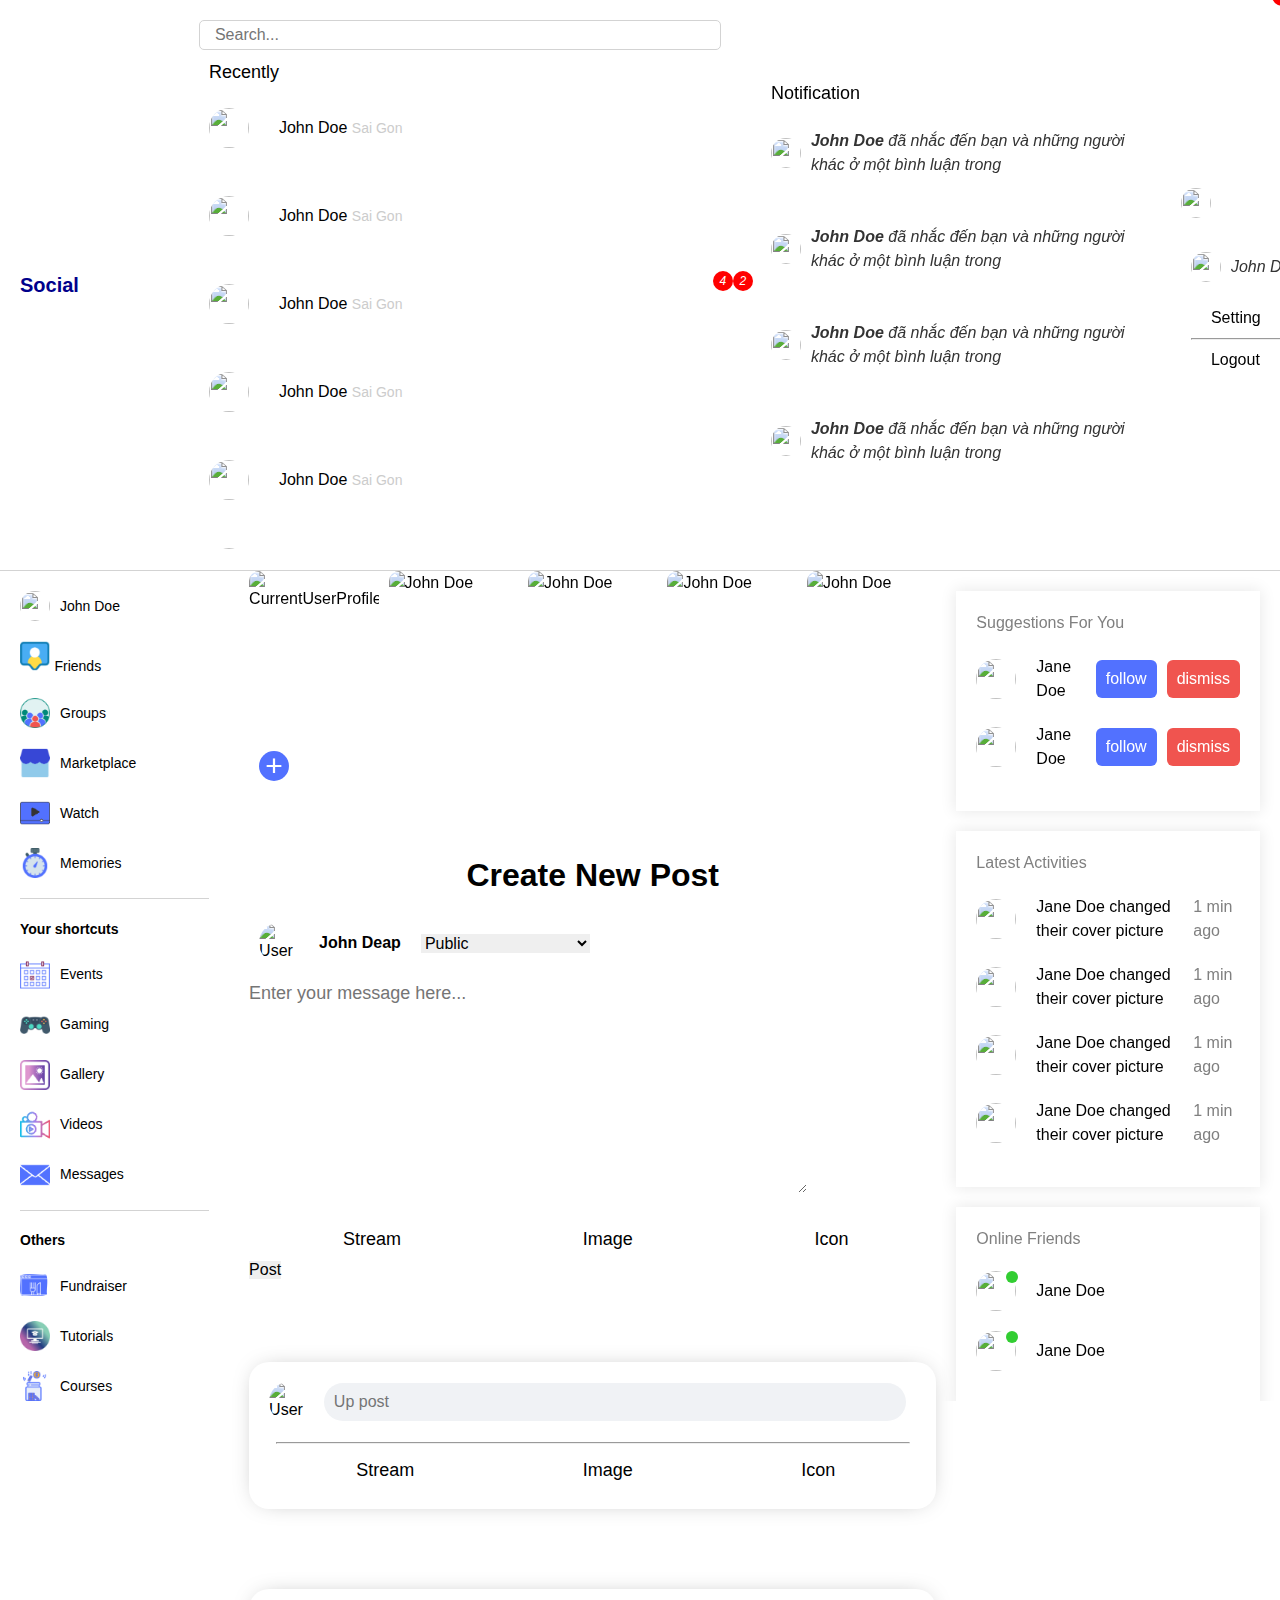
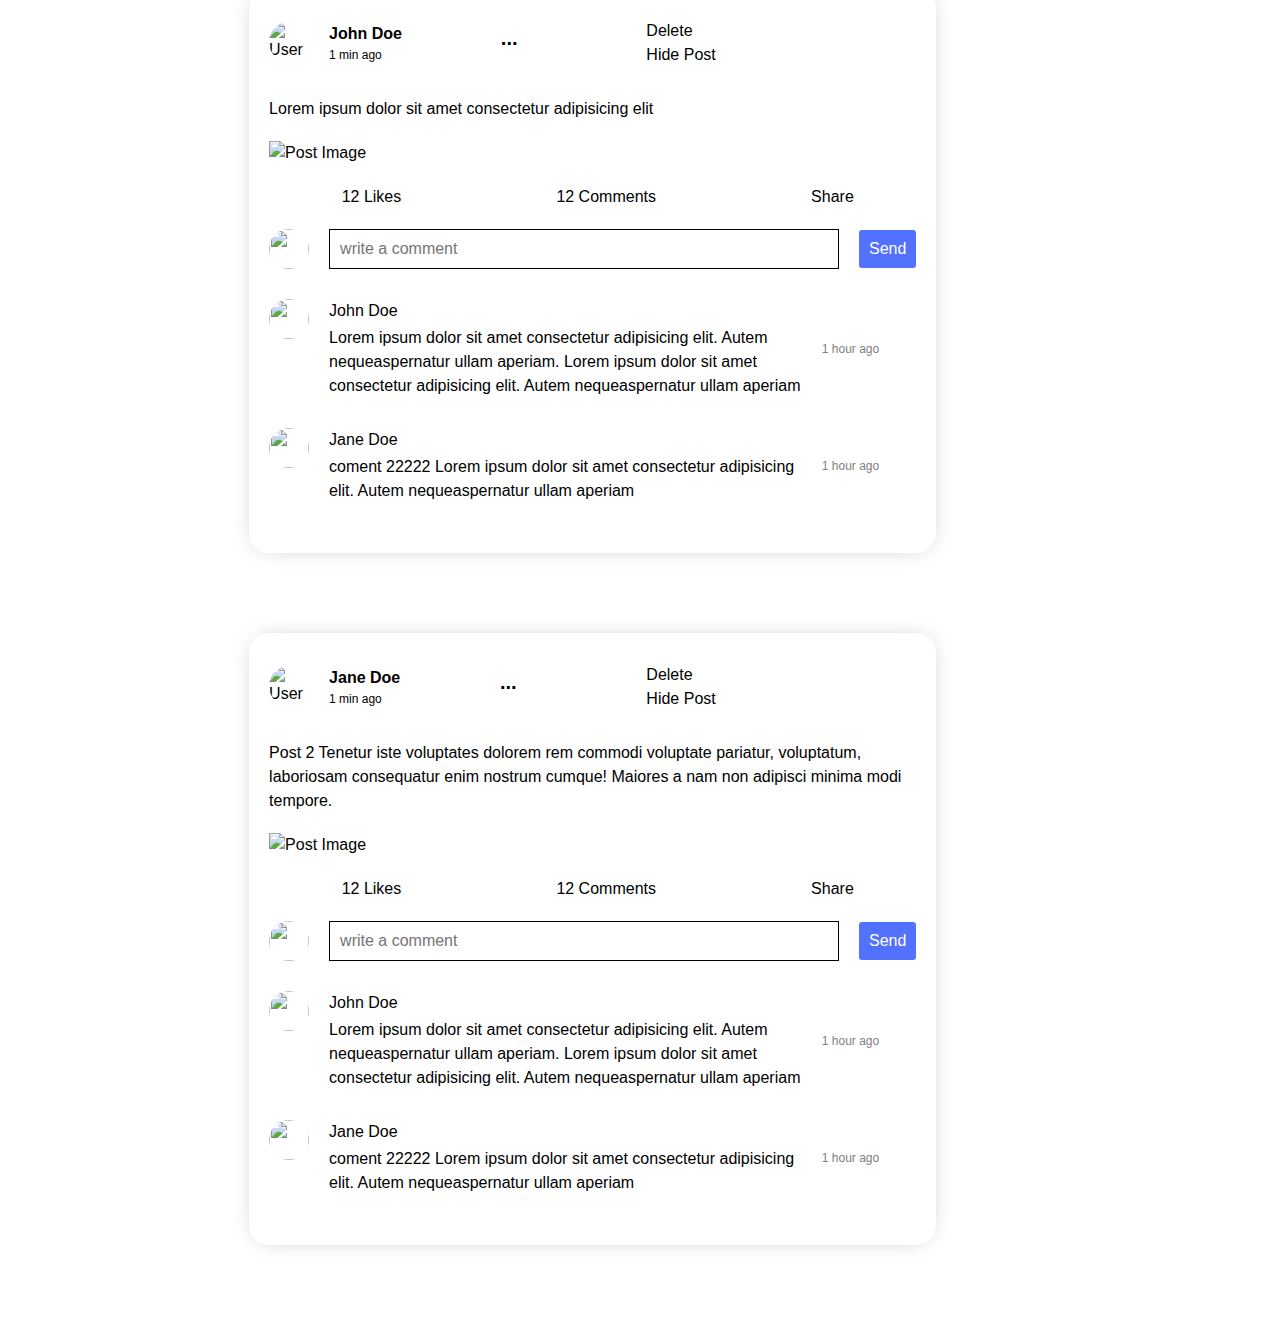
==== commit 7c7c169e: "update notification and fix modal show" ====
--- a/index.html
+++ b/index.html
@@ -216,7 +216,80 @@
         </i>
       </a>
      
-      <i class="fa-regular fa-bell"></i>
+      
+      <div class="dropdown">
+        <div class="avatar-user" id="dropdownTrigger" data-bs-toggle="dropdown" aria-haspopup="true" data-bs-auto-close ="outside"  aria-expanded="false">
+          <i class="fa-regular fa-bell">
+            <div class="notice-notifi">2</div>
+          </i>
+        </div>
+        <ul class="dropdown-menu drop-noti dropdown-menu-end" aria-labelledby="dropdownTrigger">
+          <div class="recently">Notification</div>
+            <li><a class="dropdown-item" href="#">
+            
+              <i class="user">
+                <img
+                  src="https://images.pexels.com/photos/14028501/pexels-photo-14028501.jpeg?auto=compress&cs=tinysrgb&w=1600&lazy=load"
+                  alt=""
+                />
+               <span class="detail-noti">  <strong>
+
+                John Doe
+              </strong>đã nhắc đến bạn và những người khác ở một bình luận trong </span>
+               
+                </i>
+              </a></li>
+              <li><a class="dropdown-item" href="#">
+            
+                <i class="user">
+                  <img
+                    src="https://images.pexels.com/photos/14028501/pexels-photo-14028501.jpeg?auto=compress&cs=tinysrgb&w=1600&lazy=load"
+                    alt=""
+                  />
+                 <span class="detail-noti">  <strong>
+  
+                  John Doe
+                </strong>đã nhắc đến bạn và những người khác ở một bình luận trong </span>
+                 
+                  </i>
+                </a></li>
+                <li><a class="dropdown-item" href="#">
+            
+                  <i class="user">
+                    <img
+                      src="https://images.pexels.com/photos/14028501/pexels-photo-14028501.jpeg?auto=compress&cs=tinysrgb&w=1600&lazy=load"
+                      alt=""
+                    />
+                   <span class="detail-noti">  <strong>
+    
+                    John Doe
+                  </strong>đã nhắc đến bạn và những người khác ở một bình luận trong </span>
+                   
+                    </i>
+                  </a></li>
+                  <li><a class="dropdown-item" href="#">
+            
+                    <i class="user">
+                      <img
+                        src="https://images.pexels.com/photos/14028501/pexels-photo-14028501.jpeg?auto=compress&cs=tinysrgb&w=1600&lazy=load"
+                        alt=""
+                      />
+                     <span class="detail-noti">  <strong>
+      
+                      John Doe
+                    </strong>đã nhắc đến bạn và những người khác ở một bình luận trong </span>
+                     
+                      </i>
+                    </a></li>
+         
+           
+        </ul>
+   
+   
+   
+   
+   
+      </div>
       <div class="dropdown">
         <div class="avatar-user" id="dropdownTrigger" data-bs-toggle="dropdown" aria-haspopup="true" aria-expanded="false">
           <div class="user">
@@ -242,7 +315,12 @@
             <hr>
             <li><a class="dropdown-item" href="#"><i class="fa-solid fa-arrow-right-from-bracket"></i></i>Logout </a></li>
         </ul>
-    </div>
+   
+   
+   
+   
+   
+      </div>
       
     </div>
     </div>
--- a/main.css
+++ b/main.css
@@ -78,6 +78,9 @@
   align-items: center;
   gap: 10px;
   font-weight: 500;
+  overflow: hidden;
+  text-overflow: ellipsis;
+  color: #333;
 
   /* Hide the user section on tablets */
   @media (max-width: 1024px) {
@@ -548,6 +551,7 @@
 .otherlink i {
   cursor: pointer;
 }
+.notice-notifi,
 .notice-message,
 .notice-addfr {
   position: absolute;
@@ -676,9 +680,16 @@
   padding: 10px !important;
   margin-top: 10px !important;
 }
+.dropdown-menu .dropdown-item .detail-noti {
+  white-space: normal;
+  overflow: hidden;
+}
 .dropdown-menu {
   padding: 10px !important;
   width: 300px !important;
+}
+.drop-noti {
+  width: 400px !important;
 }
 /* Custom styling for active nav-link */
 .nav-pills .nav-link.active {
